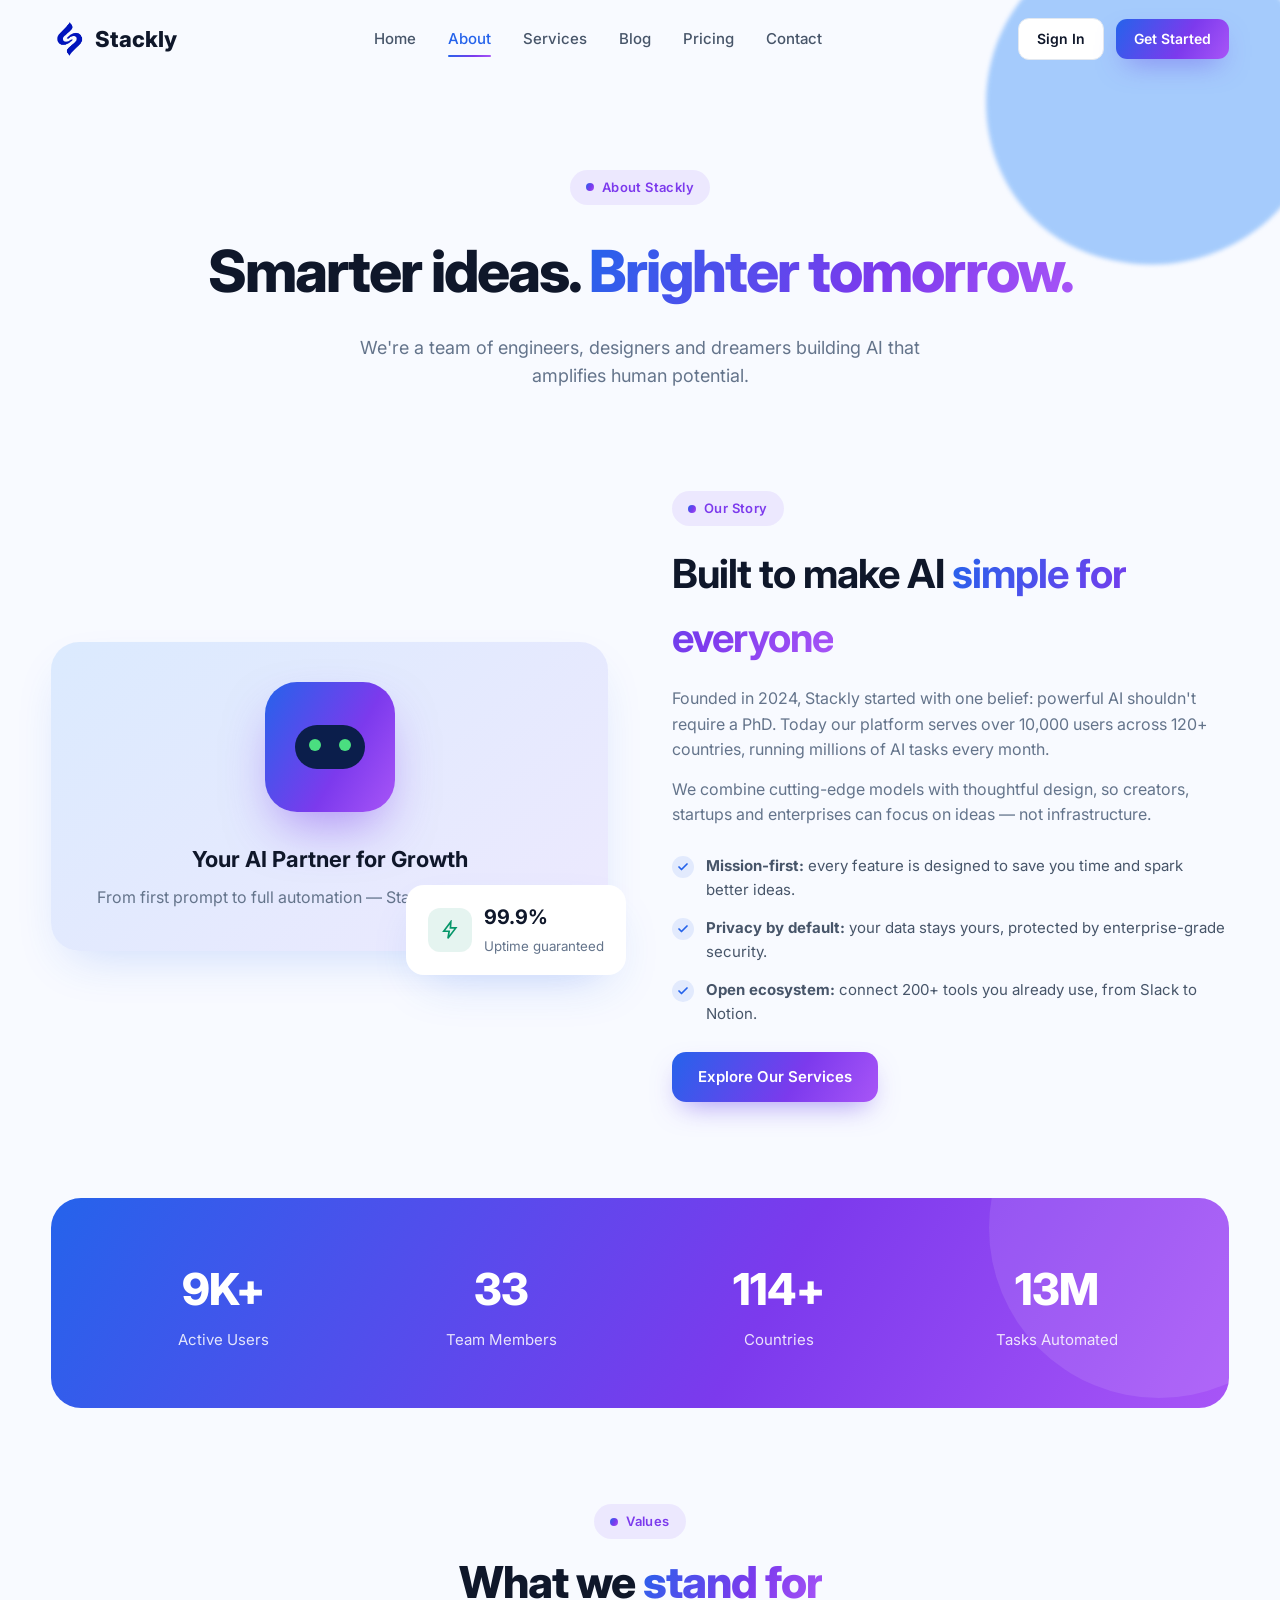
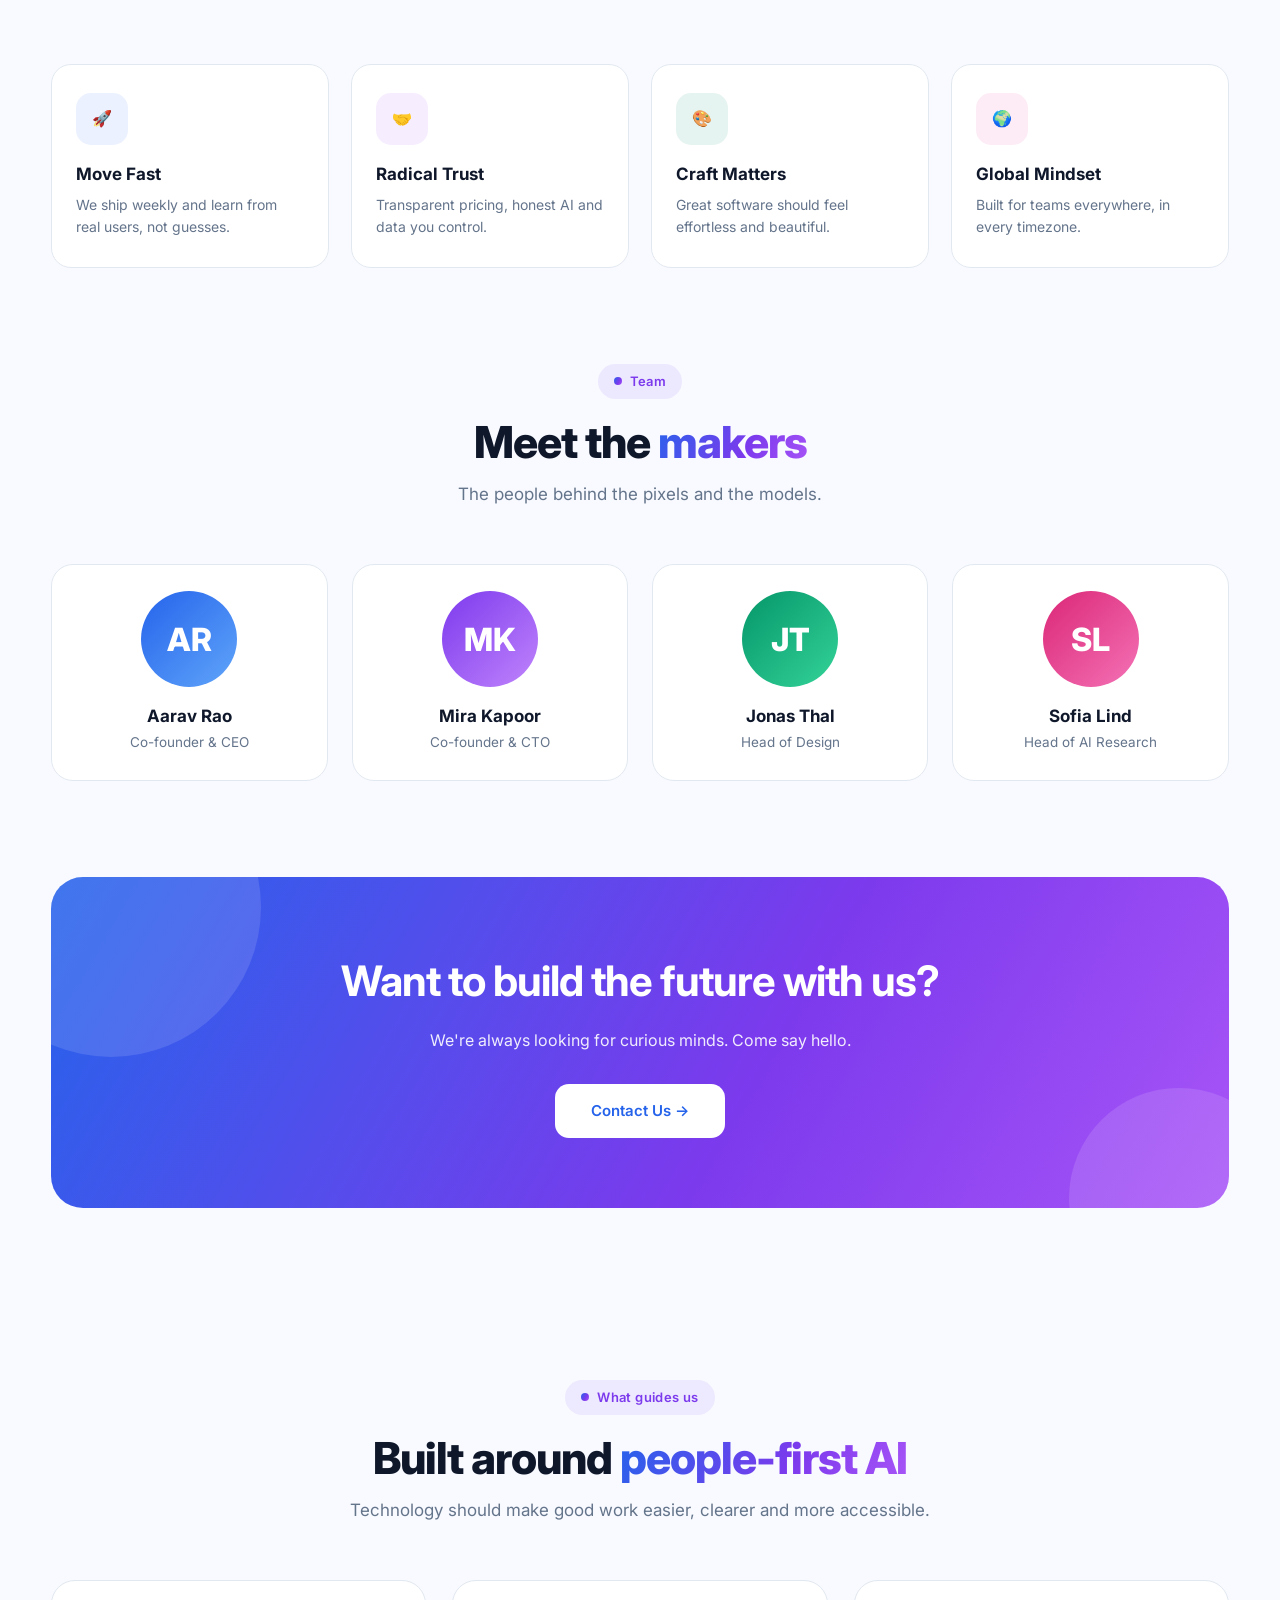
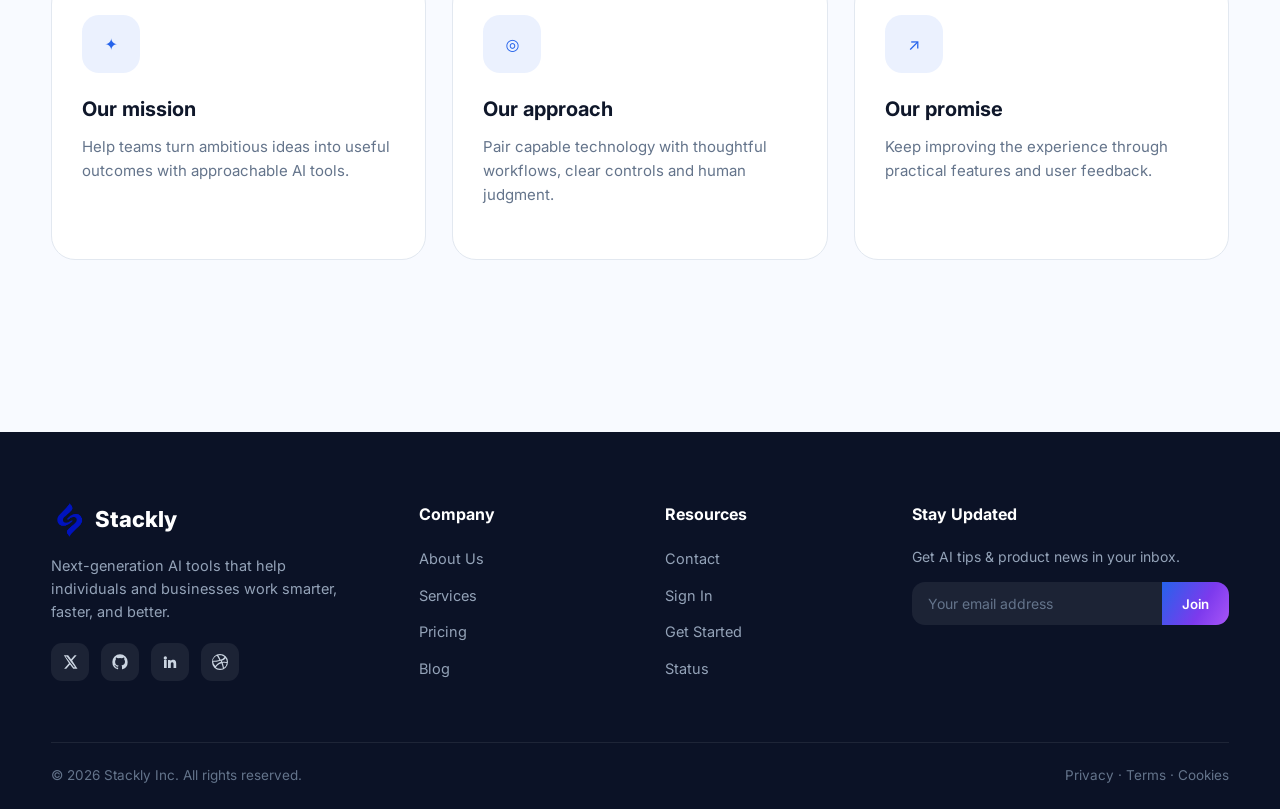
==== about.html @ cc295509 "Add files via upload" ====
<!DOCTYPE html>
<html lang="en">
<head>
<meta charset="UTF-8">
<meta name="viewport" content="width=device-width, initial-scale=1.0">
<title>About Us — Stackly</title>
<link rel="icon" href="img/logo.png">
<link rel="preconnect" href="https://fonts.googleapis.com">
<link href="https://fonts.googleapis.com/css2?family=Inter:wght@400;500;600;700;800&display=swap" rel="stylesheet">
<link href="https://unpkg.com/aos@2.3.1/dist/aos.css" rel="stylesheet">
<link rel="stylesheet" href="css/style.css">
</head>
<body>

<div id="preloader">
  <img src="img/logo.png" alt="Stackly">
  <div class="loader-bar"><span></span></div>
  <p>Stackly</p>
</div>
<header id="header">
  <div class="container nav">
    <a href="index.html" class="brand"><img src="img/logo.png" alt="Stackly logo">Stackly</a>
    <nav class="nav-links" id="navLinks">
      <a href="index.html">Home</a>
      <a href="about.html">About</a>
      <a href="services.html">Services</a>
      <a href="blog.html">Blog</a>
      <a href="pricing.html">Pricing</a>
      <a href="contact.html">Contact</a>
    </nav>
    <div class="nav-actions">
      <a href="login.html" class="btn btn-ghost btn-sm">Sign In</a>
      <a href="register.html" class="btn btn-primary btn-sm">Get Started</a>
      <button class="hamburger" id="hamburger" aria-label="Menu"><span></span><span></span><span></span></button>
    </div>
  </div>
</header>
<section class="page-hero">
  <img class="blob blob-1" src="img/svg/blob.svg" alt="" style="width:420px;top:-80px;right:-80px">
  <div class="container">
    <span class="eyebrow" data-aos="fade-up">About Stackly</span>
    <h1 data-aos="fade-up" data-aos-delay="100">Smarter ideas. <span class="grad-text">Brighter tomorrow.</span></h1>
    <p data-aos="fade-up" data-aos-delay="200">We're a team of engineers, designers and dreamers building AI that amplifies human potential.</p>
  </div>
</section>

<section style="padding-top:20px">
  <div class="container split">
    <div class="about-visual" data-aos="fade-right">
      <div class="main-img">
        <div class="robot-badge" style="position:static;margin:0 auto 30px"><div class="core"><div class="robot-face"></div></div></div>
        <h3 style="text-align:center;font-size:22px">Your AI Partner for Growth</h3>
        <p style="text-align:center;color:var(--muted);margin-top:8px">From first prompt to full automation — Stackly grows with you.</p>
      </div>
      <div class="badge-float"><span class="ico"><svg width="20" height="20" viewBox="0 0 24 24" fill="none" stroke="currentColor" stroke-width="2" stroke-linecap="round"><path d="M13 2L4.5 13.5H11L9.5 22 19 9.5h-6.5L13 2z"/></svg></span>
        <div><b>99.9%</b><small>Uptime guaranteed</small></div></div>
    </div>
    <div data-aos="fade-left">
      <span class="eyebrow">Our Story</span>
      <h2 style="font-size:clamp(28px,3.4vw,40px);letter-spacing:-1px;margin:16px 0">Built to make AI <span class="grad-text">simple for everyone</span></h2>
      <p style="color:var(--muted);margin-bottom:14px">Founded in 2024, Stackly started with one belief: powerful AI shouldn't require a PhD. Today our platform serves over 10,000 users across 120+ countries, running millions of AI tasks every month.</p>
      <p style="color:var(--muted)">We combine cutting-edge models with thoughtful design, so creators, startups and enterprises can focus on ideas — not infrastructure.</p>
      <ul class="check-list">
        <li><span class="ck"><svg width="12" height="12" viewBox="0 0 24 24" fill="none" stroke="currentColor" stroke-width="3.5" stroke-linecap="round" stroke-linejoin="round"><path d="M20 6L9 17l-5-5"/></svg></span><span><b>Mission-first:</b> every feature is designed to save you time and spark better ideas.</span></li>
        <li><span class="ck"><svg width="12" height="12" viewBox="0 0 24 24" fill="none" stroke="currentColor" stroke-width="3.5" stroke-linecap="round" stroke-linejoin="round"><path d="M20 6L9 17l-5-5"/></svg></span><span><b>Privacy by default:</b> your data stays yours, protected by enterprise-grade security.</span></li>
        <li><span class="ck"><svg width="12" height="12" viewBox="0 0 24 24" fill="none" stroke="currentColor" stroke-width="3.5" stroke-linecap="round" stroke-linejoin="round"><path d="M20 6L9 17l-5-5"/></svg></span><span><b>Open ecosystem:</b> connect 200+ tools you already use, from Slack to Notion.</span></li>
      </ul>
      <a href="services.html" class="btn btn-primary">Explore Our Services</a>
    </div>
  </div>
</section>

<section style="padding-top:0">
  <div class="container">
    <div class="stats-band" data-aos="zoom-in">
      <div class="stat"><div class="num"><span data-count="10" data-suffix="K+">0</span></div><p>Active Users</p></div>
      <div class="stat"><div class="num"><span data-count="35">0</span></div><p>Team Members</p></div>
      <div class="stat"><div class="num"><span data-count="120" data-suffix="+">0</span></div><p>Countries</p></div>
      <div class="stat"><div class="num"><span data-count="14" data-suffix="M">0</span></div><p>Tasks Automated</p></div>
    </div>
  </div>
</section>

<section style="padding-top:0">
  <div class="container">
    <div class="sec-head" data-aos="fade-up">
      <span class="eyebrow">Values</span>
      <h2>What we <span class="grad-text">stand for</span></h2>
    </div>
    <div class="mini-grid">
      <div class="mini-card" data-aos="fade-up"><span class="ico">🚀</span><h3>Move Fast</h3><p>We ship weekly and learn from real users, not guesses.</p></div>
      <div class="mini-card" data-aos="fade-up" data-aos-delay="100"><span class="ico">🤝</span><h3>Radical Trust</h3><p>Transparent pricing, honest AI and data you control.</p></div>
      <div class="mini-card" data-aos="fade-up" data-aos-delay="200"><span class="ico">🎨</span><h3>Craft Matters</h3><p>Great software should feel effortless and beautiful.</p></div>
      <div class="mini-card" data-aos="fade-up" data-aos-delay="300"><span class="ico">🌍</span><h3>Global Mindset</h3><p>Built for teams everywhere, in every timezone.</p></div>
    </div>
  </div>
</section>

<section style="padding-top:0">
  <div class="container">
    <div class="sec-head" data-aos="fade-up">
      <span class="eyebrow">Team</span>
      <h2>Meet the <span class="grad-text">makers</span></h2>
      <p>The people behind the pixels and the models.</p>
    </div>
    <div class="team-grid">
      <div class="team-card" data-aos="fade-up"><div class="photo" style="background:linear-gradient(135deg,#2563eb,#60a5fa)">AR</div><h4>Aarav Rao</h4><p>Co-founder &amp; CEO</p></div>
      <div class="team-card" data-aos="fade-up" data-aos-delay="100"><div class="photo" style="background:linear-gradient(135deg,#7c3aed,#c084fc)">MK</div><h4>Mira Kapoor</h4><p>Co-founder &amp; CTO</p></div>
      <div class="team-card" data-aos="fade-up" data-aos-delay="200"><div class="photo" style="background:linear-gradient(135deg,#059669,#34d399)">JT</div><h4>Jonas Thal</h4><p>Head of Design</p></div>
      <div class="team-card" data-aos="fade-up" data-aos-delay="300"><div class="photo" style="background:linear-gradient(135deg,#db2777,#f472b6)">SL</div><h4>Sofia Lind</h4><p>Head of AI Research</p></div>
    </div>
  </div>
</section>

<section style="padding-top:0">
  <div class="container">
    <div class="cta-band" data-aos="zoom-in">
      <h2>Want to build the future with us?</h2>
      <p>We're always looking for curious minds. Come say hello.</p>
      <a href="contact.html" class="btn btn-white" style="padding:15px 36px">Contact Us →</a>
    </div>
  </div>
</section>
<section class="extra-section"><div class="container"><div class="sec-head"><span class="eyebrow">What guides us</span><h2>Built around <span class="grad-text">people-first AI</span></h2><p>Technology should make good work easier, clearer and more accessible.</p></div><div class="svc-grid"><article class="svc-card"><span class="ico">✦</span><h3>Our mission</h3><p>Help teams turn ambitious ideas into useful outcomes with approachable AI tools.</p></article><article class="svc-card"><span class="ico">◎</span><h3>Our approach</h3><p>Pair capable technology with thoughtful workflows, clear controls and human judgment.</p></article><article class="svc-card"><span class="ico">↗</span><h3>Our promise</h3><p>Keep improving the experience through practical features and user feedback.</p></article></div></div></section>
<footer>
<div class="foot-grid container">
  <div class="foot-brand">
    <a href="index.html" class="brand"><img src="img/logo.png" alt="">Stackly</a>
    <p>Next-generation AI tools that help individuals and businesses work smarter, faster, and better.</p>
    <div class="socials">
      <a href="contact.html" aria-label="X"><svg width="16" height="16" viewBox="0 0 24 24" fill="currentColor"><path d="M18.9 2H22l-6.8 7.8L23.2 22h-6.3l-4.9-6.4L6.4 22H3.2l7.3-8.3L2.8 2h6.4l4.4 5.9L18.9 2zm-1.1 18h1.7L7.1 3.9H5.3L17.8 20z"/></svg></a>
      <a href="contact.html" aria-label="GitHub"><svg width="16" height="16" viewBox="0 0 24 24" fill="currentColor"><path d="M12 .5A11.5 11.5 0 0 0 .5 12a11.5 11.5 0 0 0 7.9 10.9c.6.1.8-.2.8-.5v-2c-3.2.7-3.9-1.4-3.9-1.4-.5-1.3-1.3-1.7-1.3-1.7-1-.7.1-.7.1-.7 1.2.1 1.8 1.2 1.8 1.2 1 1.8 2.8 1.3 3.4 1 .1-.8.4-1.3.7-1.6-2.6-.3-5.3-1.3-5.3-5.7 0-1.3.4-2.3 1.2-3.1-.1-.3-.5-1.5.1-3.1 0 0 1-.3 3.2 1.2a11 11 0 0 1 5.8 0C17.2 4.9 18.2 5.2 18.2 5.2c.6 1.6.2 2.8.1 3.1.8.8 1.2 1.8 1.2 3.1 0 4.4-2.7 5.4-5.3 5.7.4.4.8 1.1.8 2.2v3.2c0 .3.2.6.8.5A11.5 11.5 0 0 0 23.5 12 11.5 11.5 0 0 0 12 .5z"/></svg></a>
      <a href="contact.html" aria-label="LinkedIn"><svg width="16" height="16" viewBox="0 0 24 24" fill="currentColor"><path d="M4.98 3.5a2.5 2.5 0 1 1 0 5 2.5 2.5 0 0 1 0-5zM3 9h4v12H3zM9 9h3.8v1.7h.1c.5-1 1.8-2 3.7-2 4 0 4.7 2.6 4.7 6V21h-4v-5.5c0-1.3 0-3-1.9-3s-2.2 1.4-2.2 2.9V21H9z"/></svg></a>
      <a href="contact.html" aria-label="Dribbble"><svg width="16" height="16" viewBox="0 0 24 24" fill="currentColor"><path d="M12 0a12 12 0 1 0 0 24 12 12 0 0 0 0-24zm7.9 5.6a10.2 10.2 0 0 1 2.3 6.4c-.4-.1-3.7-.8-7-.3l-.6-1.5a10.5 10.5 0 0 0 6.3-4.6zM12 1.8c2.6 0 5 1 6.8 2.6a13 13 0 0 1-5.9 4.3A51 51 0 0 0 9.4 2a10 10 0 0 1 2.6-.2zM7.4 2.6a61 61 0 0 1 3.6 6.3c-4.5 1.2-8.5 1.2-9.9 1.2a10.3 10.3 0 0 1 6.3-7.5zM1.8 12v-.3c1.4 0 6.2.1 11.1-1.6l.8 1.7c-5.1 1.4-7.9 5.3-8.6 6.3A10.1 10.1 0 0 1 1.8 12zM12 22.2a10 10 0 0 1-6.1-2.1c.4-.7 2.5-4.3 8.3-6.1a42 42 0 0 1 2.2 7.7 10 10 0 0 1-4.4.5zm6-1.4c-.1-.7-.8-4-2-7.6 3.1-.5 5.9.3 6.2.4a10.2 10.2 0 0 1-4.2 7.2z"/></svg></a>
    </div>
  </div>
  <div>
    <h4>Company</h4>
    <ul class="foot-links">
      <li><a href="about.html">About Us</a></li>
      <li><a href="services.html">Services</a></li>
      <li><a href="pricing.html">Pricing</a></li>
      <li><a href="blog.html">Blog</a></li>
    </ul>
  </div>
  <div>
    <h4>Resources</h4>
    <ul class="foot-links">
      <li><a href="contact.html">Contact</a></li>
      <li><a href="login.html">Sign In</a></li>
      <li><a href="register.html">Get Started</a></li>
      <li><a href="404.html">Status</a></li>
    </ul>
  </div>
  <div>
    <h4>Stay Updated</h4>
    <p style="font-size:14px;color:#94a3b8">Get AI tips & product news in your inbox.</p>
    <form class="newsletter"><input type="email" placeholder="Your email address" required><button type="submit">Join</button></form>
  </div>
</div>
<div class="foot-bottom container">
  <span>© 2026 Stackly Inc. All rights reserved.</span>
  <span>Privacy · Terms · Cookies</span>
</div></footer>
<button id="toTop" aria-label="Back to top"><svg width="18" height="18" viewBox="0 0 24 24" fill="none" stroke="currentColor" stroke-width="2.5" stroke-linecap="round"><path d="M12 19V5M5 12l7-7 7 7"/></svg></button>
<script src="https://unpkg.com/aos@2.3.1/dist/aos.js"></script>
<script src="https://cdnjs.cloudflare.com/ajax/libs/gsap/3.12.5/gsap.min.js"></script>
<script src="js/main.js"></script>

</body>
</html>
---- css/style.css ----
:root{
  --blue:#2563eb; --blue-dark:#1d4ed8; --violet:#7c3aed; --purple:#a855f7;
  --ink:#0f172a; --slate:#475569; --muted:#64748b; --line:#e2e8f0;
  --bg:#f8faff; --card:#ffffff; --grad:linear-gradient(120deg,#2563eb,#7c3aed 60%,#a855f7);
  --radius:20px; --shadow:0 20px 50px -18px rgba(37,99,235,.22);
  --font:'Inter',system-ui,-apple-system,'Segoe UI',sans-serif;
}
*{margin:0;padding:0;box-sizing:border-box}
html{scroll-behavior:smooth}
body{font-family:var(--font);color:var(--ink);background:var(--bg);overflow-x:hidden;line-height:1.6}
img,svg{max-width:100%;display:block}
a{text-decoration:none;color:inherit}
ul{list-style:none}
button{font-family:inherit;cursor:pointer;border:none;background:none}
.container{width:min(1180px,92%);margin:0 auto}
section{padding:96px 0}
.grad-text{background:var(--grad);-webkit-background-clip:text;background-clip:text;color:transparent}
.eyebrow{display:inline-flex;align-items:center;gap:8px;padding:7px 16px;border-radius:999px;
  background:rgba(124,58,237,.09);color:var(--violet);font-size:13px;font-weight:600;letter-spacing:.4px}
.eyebrow::before{content:"";width:8px;height:8px;border-radius:50%;background:var(--grad);animation:pulse 1.8s infinite}
@keyframes pulse{0%,100%{transform:scale(1);opacity:1}50%{transform:scale(1.5);opacity:.5}}
.sec-head{text-align:center;max-width:640px;margin:0 auto 56px}
.sec-head h2{font-size:clamp(30px,4vw,44px);font-weight:800;line-height:1.15;margin:18px 0 14px;letter-spacing:-1px}
.sec-head p{color:var(--muted);font-size:17px}

/* ---------- PRELOADER ---------- */
#preloader{position:fixed;inset:0;z-index:9999;background:#fff;display:flex;flex-direction:column;
  align-items:center;justify-content:center;gap:22px;transition:opacity .6s,visibility .6s}
#preloader.hide{opacity:0;visibility:hidden}
#preloader img{width:76px;animation:loaderBounce 1.1s ease-in-out infinite}
@keyframes loaderBounce{0%,100%{transform:scale(1)}50%{transform:scale(1.18) rotate(6deg)}}
.loader-bar{width:190px;height:5px;border-radius:99px;background:#e5e9ff;overflow:hidden}
.loader-bar span{display:block;height:100%;width:40%;border-radius:99px;background:var(--grad);animation:loadSlide 1.1s ease-in-out infinite}
@keyframes loadSlide{0%{transform:translateX(-120%)}100%{transform:translateX(320%)}}
#preloader p{font-size:13px;color:var(--muted);letter-spacing:3px;text-transform:uppercase}

/* ---------- NAVBAR ---------- */
header{position:fixed;top:0;left:0;right:0;z-index:1000;transition:.35s;padding:18px 0}
header.scrolled{background:rgba(255,255,255,.85);backdrop-filter:blur(16px);box-shadow:0 6px 24px rgba(15,23,42,.07);padding:10px 0}
.nav{display:flex;align-items:center;justify-content:space-between;gap:24px}
.brand{display:flex;align-items:center;gap:10px;font-size:22px;font-weight:800}
.brand img{width:34px;height:34px}
.nav-links{display:flex;gap:32px;align-items:center}
.nav-links a{font-size:15px;font-weight:500;color:var(--slate);position:relative;padding:4px 0;transition:.25s}
.nav-links a::after{content:"";position:absolute;left:0;bottom:-2px;width:0;height:2.5px;border-radius:2px;background:var(--grad);transition:.3s}
.nav-links a:hover,.nav-links a.active{color:var(--blue)}
.nav-links a:hover::after,.nav-links a.active::after{width:100%}
.nav-actions{display:flex;gap:12px;align-items:center}
.btn{display:inline-flex;align-items:center;justify-content:center;gap:8px;padding:13px 26px;border-radius:14px;
  font-size:15px;font-weight:600;transition:.28s;position:relative;overflow:hidden}
.btn-primary{background:var(--grad);color:#fff;box-shadow:0 12px 28px -10px rgba(99,60,235,.55)}
.btn-primary:hover{transform:translateY(-3px);box-shadow:0 18px 36px -10px rgba(99,60,235,.65)}
.btn-ghost{background:#fff;color:var(--ink);border:1.5px solid var(--line)}
.btn-ghost:hover{border-color:var(--blue);color:var(--blue);transform:translateY(-3px)}
.btn-white{background:#fff;color:var(--blue)}
.btn-white:hover{transform:translateY(-3px);box-shadow:0 14px 30px rgba(0,0,0,.18)}
.btn-sm{padding:9px 18px;font-size:14px;border-radius:11px}
.hamburger{display:none;flex-direction:column;gap:5px;padding:8px;z-index:1002}
.hamburger span{width:24px;height:2.5px;border-radius:3px;background:var(--ink);transition:.3s}
.hamburger.open span:nth-child(1){transform:translateY(7.5px) rotate(45deg)}
.hamburger.open span:nth-child(2){opacity:0}
.hamburger.open span:nth-child(3){transform:translateY(-7.5px) rotate(-45deg)}

/* ---------- HERO ---------- */
.hero{min-height:100vh;display:flex;align-items:center;padding:150px 0 90px;position:relative;overflow:hidden}
.hero-grid{display:grid;grid-template-columns:1.05fr .95fr;gap:48px;align-items:center;position:relative;z-index:2}
.hero h1{font-size:clamp(38px,5.4vw,64px);font-weight:800;line-height:1.08;letter-spacing:-2px;margin:22px 0 20px}
.hero p.sub{font-size:18px;color:var(--muted);max-width:520px;margin-bottom:34px}
.hero-cta{display:flex;gap:16px;flex-wrap:wrap;margin-bottom:34px}
.hero-checks{display:flex;gap:26px;flex-wrap:wrap}
.hero-checks li{display:flex;align-items:center;gap:8px;font-size:14px;color:var(--slate)}
.hero-checks svg{width:18px;height:18px;flex:none}
.typing-wrap{font-size:clamp(38px,5.4vw,64px)}
.cursor{display:inline-block;width:4px;height:.9em;background:var(--violet);margin-left:4px;animation:blink .8s step-end infinite;vertical-align:-8%}
@keyframes blink{50%{opacity:0}}
/* floating decorative blobs */
.blob{position:absolute;pointer-events:none;filter:blur(2px)}
.blob-1{top:-120px;right:-120px;width:560px;animation:floatY 9s ease-in-out infinite}
.blob-2{bottom:-160px;left:-160px;width:480px;animation:floatY 11s ease-in-out infinite reverse;opacity:.6}
@keyframes floatY{0%,100%{transform:translateY(0) rotate(0)}50%{transform:translateY(-28px) rotate(4deg)}}
.ring{position:absolute;border-radius:50%;border:1.5px dashed rgba(124,58,237,.3);animation:spin 26s linear infinite}
.ring-1{width:420px;height:420px;top:12%;right:4%}
.ring-2{width:300px;height:300px;top:20%;right:11%;animation-direction:reverse;animation-duration:18s}
@keyframes spin{to{transform:rotate(360deg)}}
/* hero visual cards */
.hero-visual{position:relative;height:520px}
.float-card{position:absolute;background:#fff;border-radius:22px;box-shadow:var(--shadow);padding:20px 22px;animation:floatY 7s ease-in-out infinite}
.fc-dash{width:330px;top:40px;right:10px;padding:24px}
.fc-dash .fd-top{display:flex;justify-content:space-between;align-items:center;margin-bottom:14px}
.fc-dash .avatar{width:40px;height:40px;border-radius:50%;background:var(--grad);display:flex;align-items:center;justify-content:center;color:#fff;font-weight:700}
.fc-dash h4{font-size:15px}
.fc-dash .search-bar{display:flex;align-items:center;gap:8px;background:#f1f5ff;border-radius:12px;padding:11px 14px;font-size:13px;color:var(--muted);margin:12px 0 16px}
.fc-tiles{display:grid;grid-template-columns:repeat(4,1fr);gap:10px}
.fc-tiles div{background:#f6f7ff;border-radius:12px;padding:12px 6px;text-align:center;font-size:11px;color:var(--slate)}
.fc-tiles b{display:block;font-size:17px;margin-bottom:4px}
.fc-stat{width:190px;top:300px;left:0;animation-delay:1.2s}
.fc-stat .num{font-size:30px;font-weight:800;color:#059669}
.spark{margin-top:8px}
.fc-task{width:190px;bottom:10px;right:60px;animation-delay:2s;display:flex;gap:12px;align-items:center}
.fc-task .ico{width:42px;height:42px;border-radius:12px;background:rgba(37,99,235,.1);display:flex;align-items:center;justify-content:center;color:var(--blue)}
.fc-task b{font-size:14px;display:block}
.fc-task small{color:var(--muted);font-size:12px}
.robot-badge{position:absolute;top:120px;left:40px;width:130px;height:130px;animation:floatY 6s ease-in-out infinite}
.robot-badge .core{width:100%;height:100%;border-radius:32px;background:var(--grad);display:flex;align-items:center;justify-content:center;box-shadow:0 24px 50px -12px rgba(124,58,237,.5);animation:robotBob 3.4s ease-in-out infinite}
@keyframes robotBob{0%,100%{transform:translateY(0)}50%{transform:translateY(-14px)}}
.robot-face{width:70px;height:44px;background:#0b1e4b;border-radius:22px;position:relative}
.robot-face::before,.robot-face::after{content:"";position:absolute;top:14px;width:12px;height:12px;border-radius:50%;background:#4ade80;animation:eyes 3s infinite}
.robot-face::before{left:14px}.robot-face::after{right:14px}
@keyframes eyes{0%,90%,100%{transform:scaleY(1)}95%{transform:scaleY(.1)}}
.scroll-hint{position:absolute;bottom:26px;left:50%;transform:translateX(-50%);display:flex;flex-direction:column;align-items:center;gap:6px;color:var(--muted);font-size:12px;letter-spacing:2px}
.mouse{width:24px;height:38px;border:2px solid var(--muted);border-radius:14px;position:relative}
.mouse::after{content:"";position:absolute;top:7px;left:50%;transform:translateX(-50%);width:4px;height:8px;border-radius:4px;background:var(--blue);animation:wheel 1.6s infinite}
@keyframes wheel{0%{opacity:1;top:7px}100%{opacity:0;top:20px}}

/* ---------- TRUST LOGOS ---------- */
.trust{padding:44px 0;border-top:1px solid var(--line);border-bottom:1px solid var(--line);background:#fff}
.trust p{text-align:center;font-size:13px;color:var(--muted);margin-bottom:22px;letter-spacing:.6px;text-transform:uppercase}
.logo-row{display:flex;justify-content:center;gap:56px;flex-wrap:wrap;align-items:center}
.logo-row span{font-size:22px;font-weight:700;color:#94a3b8;transition:.3s;cursor:default}
.logo-row span:hover{color:var(--blue);transform:translateY(-3px)}

/* ---------- FEATURE / MINI CARDS ---------- */
.mini-grid{display:grid;grid-template-columns:repeat(4,1fr);gap:22px}
.mini-card{background:#fff;border-radius:var(--radius);padding:28px 24px;border:1px solid var(--line);transition:.35s}
.mini-card:hover{transform:translateY(-8px);box-shadow:var(--shadow);border-color:transparent}
.mini-card .ico{width:52px;height:52px;border-radius:15px;display:flex;align-items:center;justify-content:center;margin-bottom:16px;background:rgba(37,99,235,.09);color:var(--blue);object-fit:contain;padding:10px}
.mini-card:nth-child(2) .ico{background:rgba(168,85,247,.1);color:var(--purple)}
.mini-card:nth-child(3) .ico{background:rgba(5,150,105,.1);color:#059669}
.mini-card:nth-child(4) .ico{background:rgba(236,72,153,.1);color:#db2777}
.mini-card h3{font-size:17px;margin-bottom:6px}
.mini-card p{font-size:14px;color:var(--muted)}

/* ---------- SERVICES ---------- */
.svc-grid{display:grid;grid-template-columns:repeat(3,1fr);gap:26px}
.svc-card{background:#fff;border-radius:24px;padding:34px 30px;border:1px solid var(--line);position:relative;overflow:hidden;transition:.4s}
.svc-card::before{content:"";position:absolute;inset:0;background:var(--grad);opacity:0;transition:.4s}
.svc-card:hover{transform:translateY(-10px);box-shadow:var(--shadow)}
.svc-card>*{position:relative;z-index:1}
.svc-card .ico{width:58px;height:58px;border-radius:17px;background:rgba(37,99,235,.09);color:var(--blue);display:flex;align-items:center;justify-content:center;margin-bottom:20px;transition:.4s;object-fit:contain;padding:12px}
.svc-card:hover .ico{background:rgba(255,255,255,.18);color:#fff}
.svc-card h3{font-size:20px;margin-bottom:10px;transition:.3s}
.svc-card p{color:var(--muted);font-size:15px;margin-bottom:18px;transition:.3s}
.svc-card a{font-size:14px;font-weight:600;color:var(--blue);display:inline-flex;gap:6px;align-items:center;transition:.3s}
.svc-card:hover h3,.svc-card:hover a{color:#fff}
.svc-card:hover p{color:rgba(255,255,255,.85)}
.svc-card:hover::before{opacity:1}

/* ---------- STATS BAND ---------- */
.stats-band{background:var(--grad);border-radius:30px;padding:56px 48px;display:grid;grid-template-columns:repeat(4,1fr);gap:30px;color:#fff;position:relative;overflow:hidden}
.stats-band::after{content:"";position:absolute;width:340px;height:340px;border-radius:50%;background:rgba(255,255,255,.1);top:-140px;right:-100px}
.stat{text-align:center;position:relative;z-index:1}
.stat .num{font-size:44px;font-weight:800;letter-spacing:-1px}
.stat p{opacity:.85;font-size:15px;margin-top:4px}

/* ---------- ABOUT ---------- */
.split{display:grid;grid-template-columns:1fr 1fr;gap:64px;align-items:center}
.about-visual{position:relative}
.about-visual .main-img{border-radius:28px;background:linear-gradient(140deg,#dbeafe,#ede9fe);padding:40px;box-shadow:var(--shadow)}
.about-visual .badge-float{position:absolute;bottom:-24px;right:-18px;background:#fff;border-radius:18px;padding:16px 22px;box-shadow:var(--shadow);display:flex;gap:12px;align-items:center;animation:floatY 6s ease-in-out infinite}
.badge-float .ico{width:44px;height:44px;border-radius:12px;background:rgba(5,150,105,.1);color:#059669;display:flex;align-items:center;justify-content:center}
.badge-float b{font-size:20px;display:block}
.badge-float small{color:var(--muted)}
.check-list{margin:26px 0;display:grid;gap:14px}
.check-list li{display:flex;gap:12px;align-items:flex-start;font-size:15px;color:var(--slate)}
.check-list .ck{width:22px;height:22px;flex:none;border-radius:50%;background:rgba(37,99,235,.1);color:var(--blue);display:flex;align-items:center;justify-content:center;margin-top:2px}
.team-grid{display:grid;grid-template-columns:repeat(4,1fr);gap:24px}
.team-card{background:#fff;border-radius:22px;padding:26px;text-align:center;border:1px solid var(--line);transition:.35s}
.team-card:hover{transform:translateY(-8px);box-shadow:var(--shadow)}
.team-card .photo{width:96px;height:96px;border-radius:50%;margin:0 auto 16px;display:flex;align-items:center;justify-content:center;font-size:32px;font-weight:800;color:#fff}
.team-card h4{font-size:17px}
.team-card p{color:var(--muted);font-size:13.5px;margin-top:2px}

/* ---------- PRICING ---------- */
.toggle-wrap{display:flex;justify-content:center;align-items:center;gap:14px;margin-bottom:48px;font-weight:600;font-size:15px}
.switch{width:56px;height:30px;border-radius:99px;background:var(--line);position:relative;transition:.3s}
.switch.on{background:var(--grad)}
.switch::after{content:"";position:absolute;top:3px;left:3px;width:24px;height:24px;border-radius:50%;background:#fff;transition:.3s;box-shadow:0 2px 6px rgba(0,0,0,.2)}
.switch.on::after{left:29px}
.save-pill{background:rgba(5,150,105,.12);color:#059669;font-size:12px;padding:4px 12px;border-radius:99px;font-weight:700}
.price-grid{display:grid;grid-template-columns:repeat(3,1fr);gap:26px;align-items:stretch}
.price-card{background:#fff;border-radius:26px;padding:38px 32px;border:1.5px solid var(--line);display:flex;flex-direction:column;transition:.35s;position:relative}
.price-card:hover{transform:translateY(-8px);box-shadow:var(--shadow)}
.price-card.featured{border:2px solid transparent;background:linear-gradient(#fff,#fff) padding-box,var(--grad) border-box;box-shadow:0 26px 60px -20px rgba(124,58,237,.4)}
.pop-tag{position:absolute;top:-15px;left:50%;transform:translateX(-50%);background:var(--grad);color:#fff;font-size:12px;font-weight:700;padding:6px 18px;border-radius:99px;letter-spacing:.5px}
.price-card h3{font-size:20px}
.price-card .desc{color:var(--muted);font-size:14px;margin:6px 0 22px}
.price{font-size:46px;font-weight:800;letter-spacing:-1.5px}
.price small{font-size:15px;color:var(--muted);font-weight:500}
.price-feats{margin:26px 0;display:grid;gap:12px;flex:1}
.price-feats li{display:flex;gap:10px;font-size:14.5px;color:var(--slate);align-items:center}
.price-feats li.off{opacity:.4}
.price-feats .ck{width:20px;height:20px;flex:none;border-radius:50%;background:rgba(5,150,105,.12);color:#059669;display:flex;align-items:center;justify-content:center}

/* ---------- BLOG ---------- */
.blog-grid{display:grid;grid-template-columns:repeat(3,1fr);gap:26px}
.blog-card{background:#fff;border-radius:24px;overflow:hidden;border:1px solid var(--line);transition:.35s;display:flex;flex-direction:column}
.blog-card:hover{transform:translateY(-8px);box-shadow:var(--shadow)}
.blog-thumb{height:190px;position:relative;overflow:hidden}
.blog-thumb .art{width:100%;height:100%;display:block;object-fit:cover;transition:.5s}
.blog-card:hover .art{transform:scale(1.08) rotate(-2deg)}
.blog-body{padding:24px;flex:1;display:flex;flex-direction:column}
.blog-meta{display:flex;gap:14px;font-size:12.5px;color:var(--muted);margin-bottom:10px}
.blog-meta .cat{color:var(--blue);font-weight:700}
.blog-card h3{font-size:18px;line-height:1.35;margin-bottom:10px;transition:.25s}
.blog-card:hover h3{color:var(--blue)}
.blog-card p{font-size:14px;color:var(--muted);flex:1}
.blog-card .more{margin-top:16px;font-size:14px;font-weight:600;color:var(--violet);display:inline-flex;gap:6px;align-items:center}

/* ---------- FAQ ---------- */
.faq-wrap{max-width:760px;margin:0 auto}
.faq-item{background:#fff;border:1px solid var(--line);border-radius:18px;margin-bottom:14px;overflow:hidden;transition:.3s}
.faq-item.open{border-color:rgba(124,58,237,.4);box-shadow:var(--shadow)}
.faq-q{width:100%;display:flex;justify-content:space-between;align-items:center;gap:16px;padding:22px 26px;font-size:16.5px;font-weight:600;text-align:left;color:var(--ink)}
.faq-q .plus{width:30px;height:30px;flex:none;border-radius:50%;background:rgba(37,99,235,.09);color:var(--blue);display:flex;align-items:center;justify-content:center;transition:.35s;font-size:18px}
.faq-item.open .plus{transform:rotate(45deg);background:var(--grad);color:#fff}
.faq-a{max-height:0;overflow:hidden;transition:max-height .4s ease}
.faq-a p{padding:0 26px 24px;color:var(--muted);font-size:15px}

/* ---------- CTA ---------- */
.cta-band{background:var(--grad);border-radius:32px;padding:70px 60px;text-align:center;color:#fff;position:relative;overflow:hidden}
.cta-band::before,.cta-band::after{content:"";position:absolute;border-radius:50%;background:rgba(255,255,255,.12)}
.cta-band::before{width:300px;height:300px;top:-120px;left:-90px}
.cta-band::after{width:220px;height:220px;bottom:-100px;right:-60px}
.cta-band h2{font-size:clamp(28px,3.6vw,42px);letter-spacing:-1px;margin-bottom:14px;position:relative;z-index:1}
.cta-band p{opacity:.9;margin-bottom:30px;position:relative;z-index:1}

/* ---------- FOOTER ---------- */
footer{background:#0b1226;color:#cbd5e1;padding:70px 0 0;margin-top:96px}
.foot-grid{display:grid;grid-template-columns:1.6fr 1fr 1fr 1.2fr;gap:44px;padding-bottom:50px}
.foot-brand .brand{color:#fff;margin-bottom:16px}
.foot-brand p{font-size:14.5px;color:#94a3b8;max-width:300px}
.socials{display:flex;gap:12px;margin-top:20px}
.socials a{width:38px;height:38px;border-radius:11px;background:rgba(255,255,255,.07);display:flex;align-items:center;justify-content:center;color:#cbd5e1;transition:.3s}
.socials a:hover{background:var(--grad);transform:translateY(-4px);color:#fff}
footer h4{color:#fff;font-size:16px;margin-bottom:18px}
.foot-links li{margin-bottom:11px}
.foot-links a{font-size:14.5px;color:#94a3b8;transition:.25s}
.foot-links a:hover{color:#fff;padding-left:6px}
.newsletter{display:flex;margin-top:14px;border-radius:13px;overflow:hidden;background:rgba(255,255,255,.07)}
.newsletter input{flex:1;background:transparent;border:none;outline:none;padding:13px 16px;color:#fff;font-size:14px;font-family:inherit}
.newsletter input::placeholder{color:#64748b}
.newsletter button{background:var(--grad);color:#fff;padding:0 20px;font-weight:600}
.foot-bottom{border-top:1px solid rgba(255,255,255,.08);padding:22px 0;display:flex;justify-content:space-between;gap:14px;flex-wrap:wrap;font-size:13.5px;color:#64748b}

/* ---------- PAGE HERO (inner pages) ---------- */
.page-hero{padding:170px 0 80px;text-align:center;position:relative;overflow:hidden}
.page-hero h1{font-size:clamp(36px,5vw,58px);font-weight:800;letter-spacing:-2px;margin:20px 0 16px}
.page-hero p{color:var(--muted);font-size:18px;max-width:560px;margin:0 auto}
.crumbs{font-size:14px;color:var(--muted)}
.crumbs a{color:var(--blue);font-weight:600}

/* ---------- CONTACT ---------- */
.contact-grid{display:grid;grid-template-columns:1fr 1.3fr;gap:40px}
.contact-info{display:grid;gap:18px;align-content:start}
.ci-card{background:#fff;border-radius:20px;padding:26px;border:1px solid var(--line);display:flex;gap:18px;align-items:center;transition:.3s}
.ci-card:hover{transform:translateY(-5px);box-shadow:var(--shadow)}
.ci-card .ico{width:52px;height:52px;flex:none;border-radius:15px;background:rgba(37,99,235,.09);color:var(--blue);display:flex;align-items:center;justify-content:center}
.ci-card b{display:block;font-size:16px}
.ci-card span{color:var(--muted);font-size:14px}
.form-card{background:#fff;border-radius:26px;padding:40px;border:1px solid var(--line);box-shadow:var(--shadow)}
.form-row{display:grid;grid-template-columns:1fr 1fr;gap:18px}
.field{margin-bottom:18px}
.field label{display:block;font-size:13.5px;font-weight:600;margin-bottom:8px;color:var(--slate)}
.field input,.field select,.field textarea{width:100%;padding:14px 16px;border:1.5px solid var(--line);border-radius:13px;font-size:15px;font-family:inherit;outline:none;transition:.25s;background:#fbfcff}
.field input:focus,.field select:focus,.field textarea:focus{border-color:var(--blue);box-shadow:0 0 0 4px rgba(37,99,235,.12)}
.field textarea{resize:vertical;min-height:130px}
.form-msg{margin-top:14px;font-size:14.5px;font-weight:600;display:none}
.form-msg.ok{display:block;color:#059669}
.form-msg.err{display:block;color:#dc2626}

/* ---------- AUTH ---------- */
.auth-wrap{min-height:100vh;display:grid;grid-template-columns:1fr 1fr}
.auth-side{background:var(--grad);color:#fff;padding:60px;display:flex;flex-direction:column;justify-content:center;position:relative;overflow:hidden}
.auth-side::before{content:"";position:absolute;width:420px;height:420px;border-radius:50%;background:rgba(255,255,255,.1);bottom:-160px;right:-140px}
.auth-side h2{font-size:36px;letter-spacing:-1px;margin:22px 0 14px;position:relative;z-index:1}
.auth-side p{opacity:.9;max-width:420px;position:relative;z-index:1}
.auth-points{margin-top:34px;display:grid;gap:16px;position:relative;z-index:1}
.auth-points li{display:flex;gap:12px;align-items:center}
.auth-points .ck{width:26px;height:26px;flex:none;border-radius:50%;background:rgba(255,255,255,.18);display:flex;align-items:center;justify-content:center}
.auth-form-side{display:flex;align-items:center;justify-content:center;padding:50px 30px}
.auth-card{width:min(430px,100%)}
.auth-card h1{font-size:30px;letter-spacing:-1px;margin:26px 0 8px}
.auth-card>p{color:var(--muted);font-size:15px;margin-bottom:28px}
.role-tabs{display:grid;grid-template-columns:1fr 1fr;background:#eef2ff;border-radius:14px;padding:5px;margin-bottom:24px}
.role-tabs button{padding:11px;border-radius:10px;font-weight:600;font-size:14.5px;color:var(--muted);transition:.3s;display:flex;align-items:center;justify-content:center;gap:8px}
.role-tabs button.active{background:#fff;color:var(--blue);box-shadow:0 4px 14px rgba(15,23,42,.1)}
.auth-alt{text-align:center;margin-top:22px;font-size:14.5px;color:var(--muted)}
.auth-alt a{color:var(--blue);font-weight:700}
.demo-box{margin-top:26px;background:#f1f5ff;border:1px dashed #c7d6ff;border-radius:14px;padding:14px 18px;font-size:13px;color:var(--slate)}
.demo-box code{background:#fff;padding:2px 8px;border-radius:6px;font-size:12.5px;color:var(--violet)}

/* ---------- DASHBOARDS ---------- */
.dash{display:grid;grid-template-columns:250px 1fr;min-height:100vh}
.sidebar{background:#0b1226;color:#cbd5e1;padding:26px 18px;display:flex;flex-direction:column;position:sticky;top:0;height:100vh}
.sidebar .brand{color:#fff;margin-bottom:34px;padding:0 8px}
.side-label{font-size:11px;letter-spacing:2px;text-transform:uppercase;color:#475569;margin:18px 10px 10px}
.side-link{display:flex;align-items:center;gap:12px;padding:12px 14px;border-radius:12px;font-size:14.5px;color:#94a3b8;transition:.25s;margin-bottom:4px;width:100%;text-align:left}
.side-link:hover,.side-link.active{background:rgba(255,255,255,.07);color:#fff}
.side-link.active{background:var(--grad);color:#fff}
.dash-main{padding:30px 36px;background:var(--bg)}
.dash-top{display:flex;justify-content:space-between;align-items:center;gap:20px;margin-bottom:30px;flex-wrap:wrap}
.dash-top h1{font-size:26px;letter-spacing:-.5px}
.dash-top p{color:var(--muted);font-size:14px}
.dash-user{display:flex;align-items:center;gap:12px;background:#fff;border:1px solid var(--line);padding:8px 16px 8px 8px;border-radius:99px}
.dash-user .avatar{width:38px;height:38px;border-radius:50%;background:var(--grad);color:#fff;display:flex;align-items:center;justify-content:center;font-weight:700;font-size:15px}
.dash-user b{font-size:14px;display:block;line-height:1.2}
.dash-user small{color:var(--muted);font-size:12px}
.stat-cards{display:grid;grid-template-columns:repeat(4,1fr);gap:20px;margin-bottom:26px}
.stat-card{background:#fff;border-radius:20px;padding:24px;border:1px solid var(--line);transition:.3s}
.stat-card:hover{transform:translateY(-5px);box-shadow:var(--shadow)}
.stat-card .top{display:flex;justify-content:space-between;align-items:center;margin-bottom:12px}
.stat-card .ico{width:44px;height:44px;border-radius:13px;display:flex;align-items:center;justify-content:center}
.stat-card .num{font-size:28px;font-weight:800;letter-spacing:-1px}
.stat-card .lbl{color:var(--muted);font-size:13.5px}
.trend{font-size:12px;font-weight:700;padding:4px 10px;border-radius:99px}
.trend.up{background:rgba(5,150,105,.12);color:#059669}
.trend.down{background:rgba(220,38,38,.1);color:#dc2626}
.panel{background:#fff;border-radius:22px;border:1px solid var(--line);padding:26px;margin-bottom:26px}
.panel h3{font-size:17px;margin-bottom:20px;display:flex;justify-content:space-between;align-items:center}
.panel h3 small{font-size:12.5px;color:var(--muted);font-weight:500}
.dash-cols{display:grid;grid-template-columns:1.6fr 1fr;gap:26px}
/* chart */
.chart{display:flex;align-items:flex-end;gap:14px;height:240px;padding-top:10px}
.bar-col{flex:1;display:flex;flex-direction:column;align-items:center;gap:10px;height:100%;justify-content:flex-end}
.bar{width:100%;max-width:38px;border-radius:9px 9px 4px 4px;background:var(--grad);height:0;transition:height 1s cubic-bezier(.22,1,.36,1);position:relative}
.bar:hover{filter:brightness(1.15)}
.bar-col span{font-size:12px;color:var(--muted)}
/* table */
.table-wrap{overflow-x:auto}
table{width:100%;border-collapse:collapse;font-size:14px}
th{text-align:left;padding:12px 14px;color:var(--muted);font-size:12.5px;text-transform:uppercase;letter-spacing:.5px;border-bottom:1px solid var(--line)}
td{padding:14px;border-bottom:1px solid #f1f5f9}
tr:hover td{background:#f8faff}
.pill{font-size:12px;font-weight:600;padding:4px 12px;border-radius:99px}
.pill.green{background:rgba(5,150,105,.12);color:#059669}
.pill.blue{background:rgba(37,99,235,.1);color:var(--blue)}
.pill.amber{background:rgba(217,119,6,.12);color:#d97706}
.pill.red{background:rgba(220,38,38,.1);color:#dc2626}
.pill.violet{background:rgba(124,58,237,.1);color:var(--violet)}
.activity{display:grid;gap:4px}
.act{display:flex;gap:14px;padding:12px 4px;border-bottom:1px solid #f1f5f9;font-size:14px}
.act:last-child{border:none}
.act .dot{width:9px;height:9px;border-radius:50%;margin-top:7px;flex:none}
.act small{color:var(--muted);display:block;font-size:12px}
.logout-btn{margin-top:auto;color:#f87171!important}
.logout-btn:hover{background:rgba(248,113,113,.1)!important}
/* progress ring */
.ring-wrap{display:flex;align-items:center;gap:24px;flex-wrap:wrap}
.ring-svg circle{fill:none;stroke-width:11;stroke-linecap:round}
.ring-svg .bg{stroke:#eef2ff}
.ring-svg .fg{stroke:url(#ringGrad);stroke-dasharray:339;stroke-dashoffset:339;transition:stroke-dashoffset 1.4s cubic-bezier(.22,1,.36,1)}

/* ---------- 404 ---------- */
.err-page{min-height:100vh;display:flex;flex-direction:column;align-items:center;justify-content:center;text-align:center;padding:40px 20px;position:relative;overflow:hidden}
.err-page img{width:min(460px,90%);animation:floatY 6s ease-in-out infinite}
.err-page h1{font-size:clamp(30px,4vw,44px);letter-spacing:-1px;margin:18px 0 10px}
.err-page p{color:var(--muted);margin-bottom:30px}

/* ---------- TO TOP / MISC ---------- */
#toTop{position:fixed;bottom:26px;right:26px;width:48px;height:48px;border-radius:14px;background:var(--grad);color:#fff;
  display:flex;align-items:center;justify-content:center;box-shadow:0 12px 30px -8px rgba(124,58,237,.5);
  opacity:0;visibility:hidden;transform:translateY(16px);transition:.35s;z-index:900}
#toTop.show{opacity:1;visibility:visible;transform:translateY(0)}
#toTop:hover{transform:translateY(-4px)}
.reveal-line{display:block;overflow:hidden}
.reveal-line span{display:inline-block;transform:translateY(110%)}

/* toast */
#toast{position:fixed;top:24px;right:24px;z-index:99999;background:#0b1226;color:#fff;padding:15px 22px;border-radius:14px;
  font-size:14.5px;font-weight:500;box-shadow:0 16px 40px rgba(0,0,0,.25);transform:translateX(130%);transition:transform .45s cubic-bezier(.22,1,.36,1);display:flex;gap:10px;align-items:center;max-width:340px}
#toast.show{transform:translateX(0)}
#toast .tdot{width:9px;height:9px;border-radius:50%;background:#4ade80;flex:none}

/* ---------- RESPONSIVE ---------- */
@media(max-width:1024px){
  .hero-grid,.split,.contact-grid,.auth-wrap{grid-template-columns:1fr}
  .hero-visual{height:460px;margin-top:20px}
  .mini-grid,.team-grid,.stat-cards{grid-template-columns:repeat(2,1fr)}
  .svc-grid,.blog-grid,.price-grid{grid-template-columns:repeat(2,1fr)}
  .stats-band{grid-template-columns:repeat(2,1fr)}
  .foot-grid{grid-template-columns:1fr 1fr}
  .auth-side{display:none}
  .dash-cols{grid-template-columns:1fr}
}
@media(max-width:720px){
  section{padding:70px 0}
  .nav-links{position:fixed;inset:0;background:rgba(255,255,255,.97);backdrop-filter:blur(14px);flex-direction:column;
    justify-content:center;gap:30px;font-size:20px;transform:translateX(100%);transition:.4s;z-index:1001}
  .nav-links.open{transform:translateX(0)}
  .hamburger{display:flex}
  .nav-actions .btn-ghost{display:none}
  .svc-grid,.blog-grid,.price-grid,.mini-grid,.team-grid,.form-row,.stats-band,.stat-cards{grid-template-columns:1fr}
  .foot-grid{grid-template-columns:1fr}
  .hero{padding-top:130px}
  .hero-visual{height:auto;display:flex;flex-direction:column;gap:18px}
  .float-card,.robot-badge{position:static;animation:none;width:100%}
  .fc-tiles{grid-template-columns:repeat(2,1fr)}
  .dash{grid-template-columns:1fr}
  .sidebar{position:fixed;z-index:1002;transform:translateX(-100%);transition:.35s;width:250px}
  .sidebar.open{transform:translateX(0)}
  .dash-main{padding:22px 18px}
  .menu-btn{display:inline-flex!important}
  .cta-band{padding:50px 26px}
}
.menu-btn{display:none;width:42px;height:42px;border-radius:12px;background:#fff;border:1px solid var(--line);align-items:center;justify-content:center;color:var(--ink)}

.extra-section{padding:76px 0}.extra-section .svc-card{height:100%}
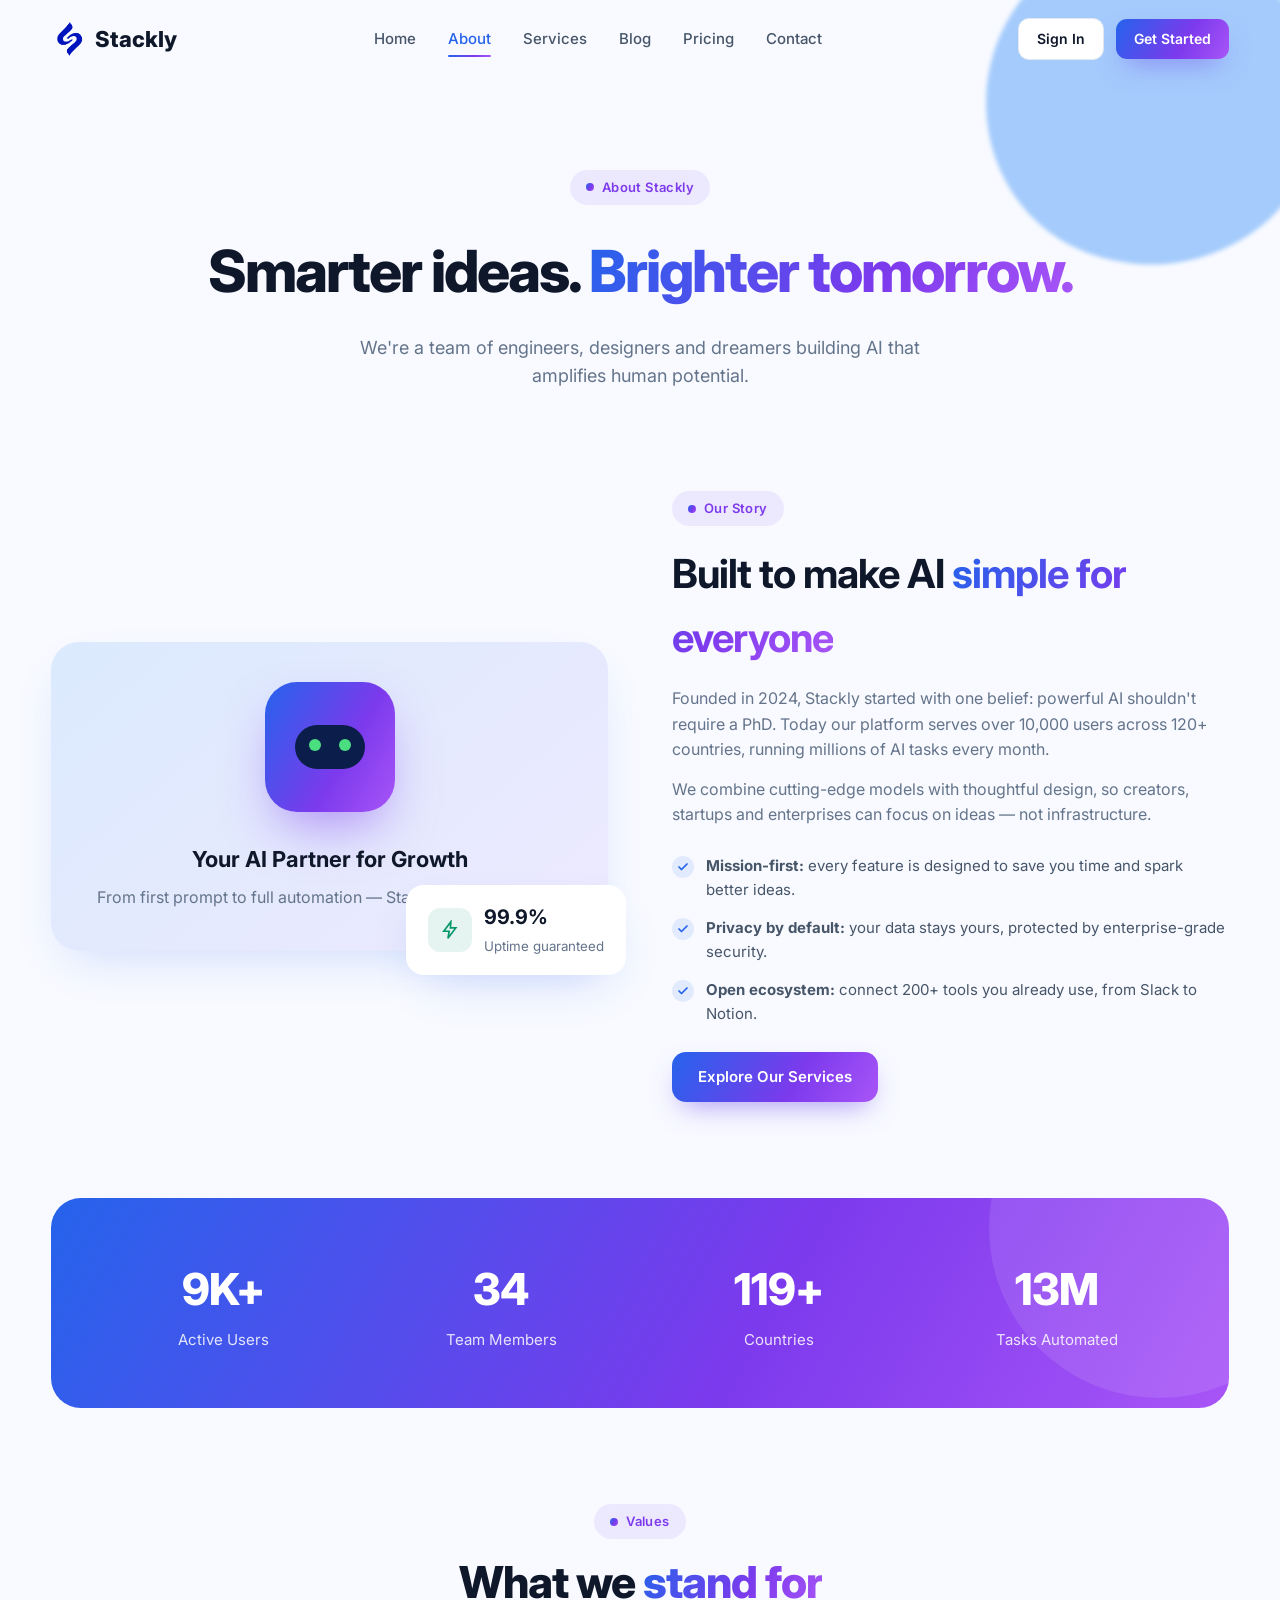
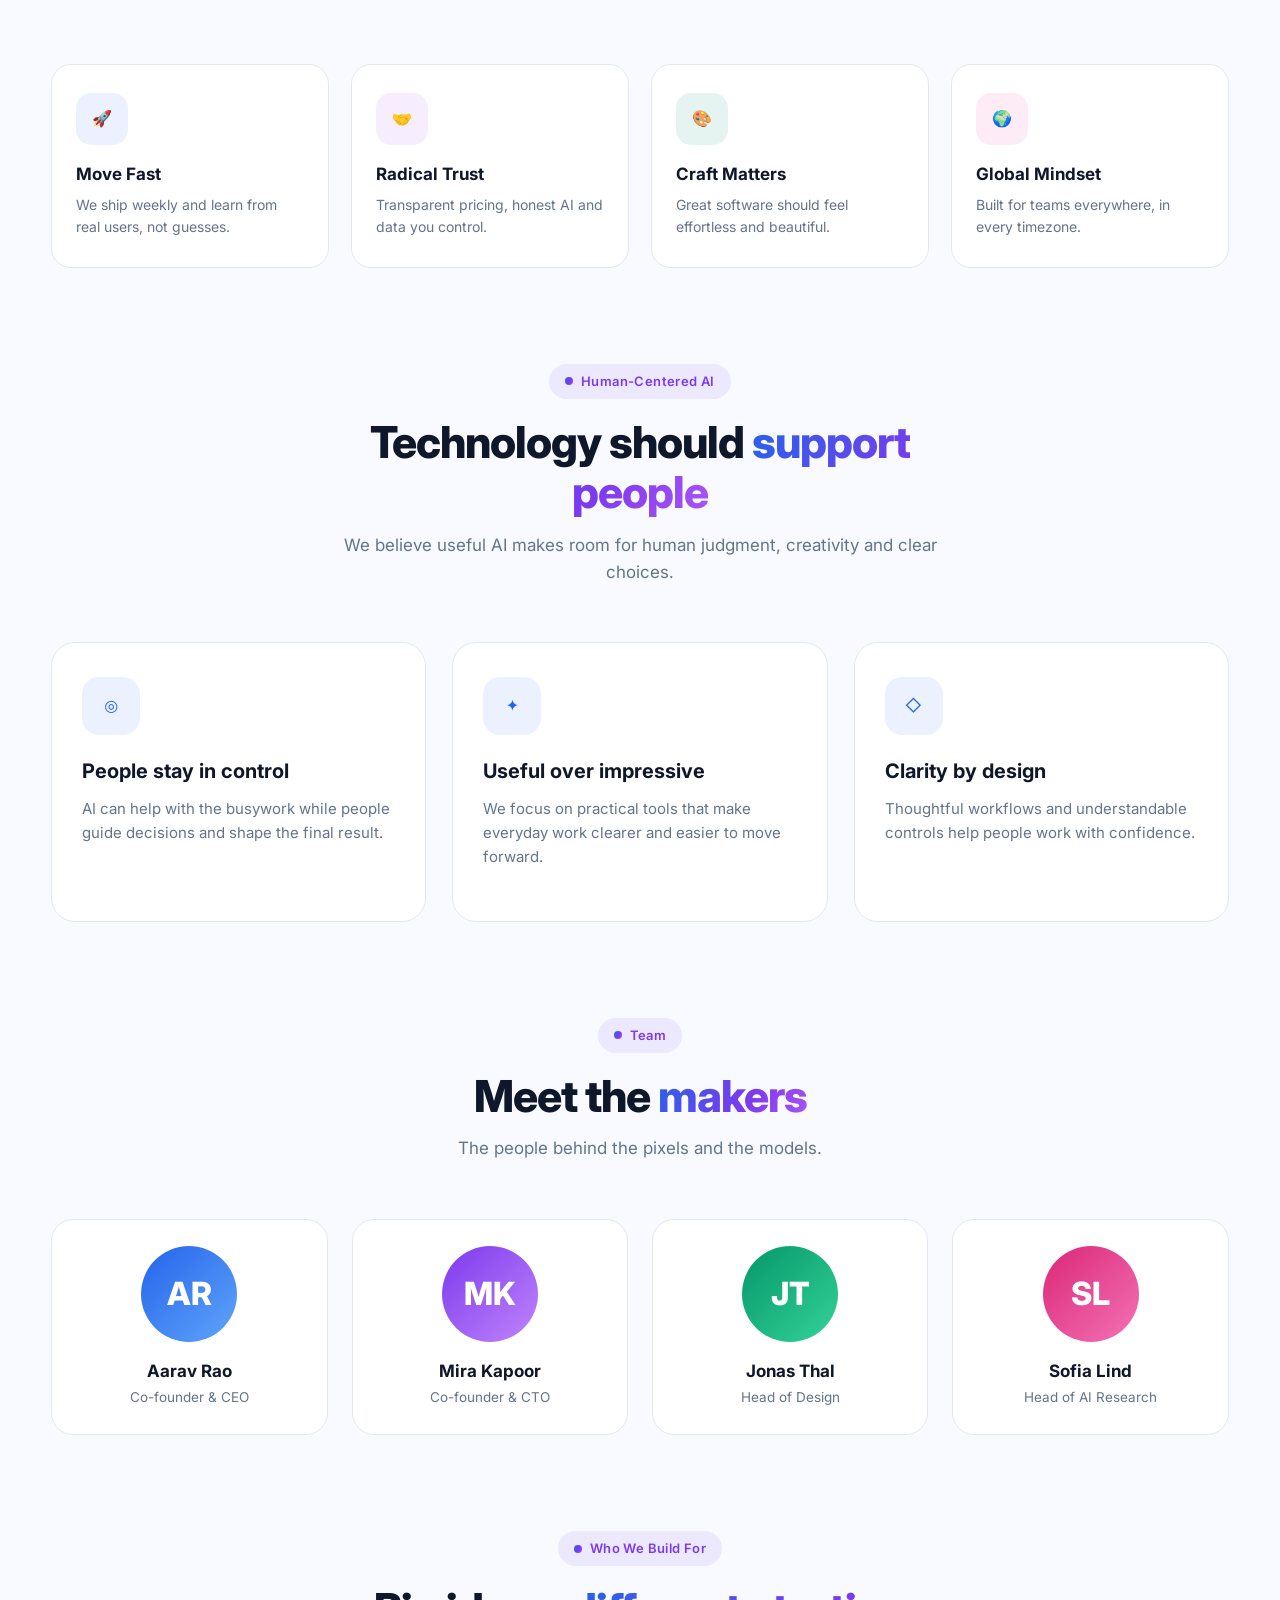
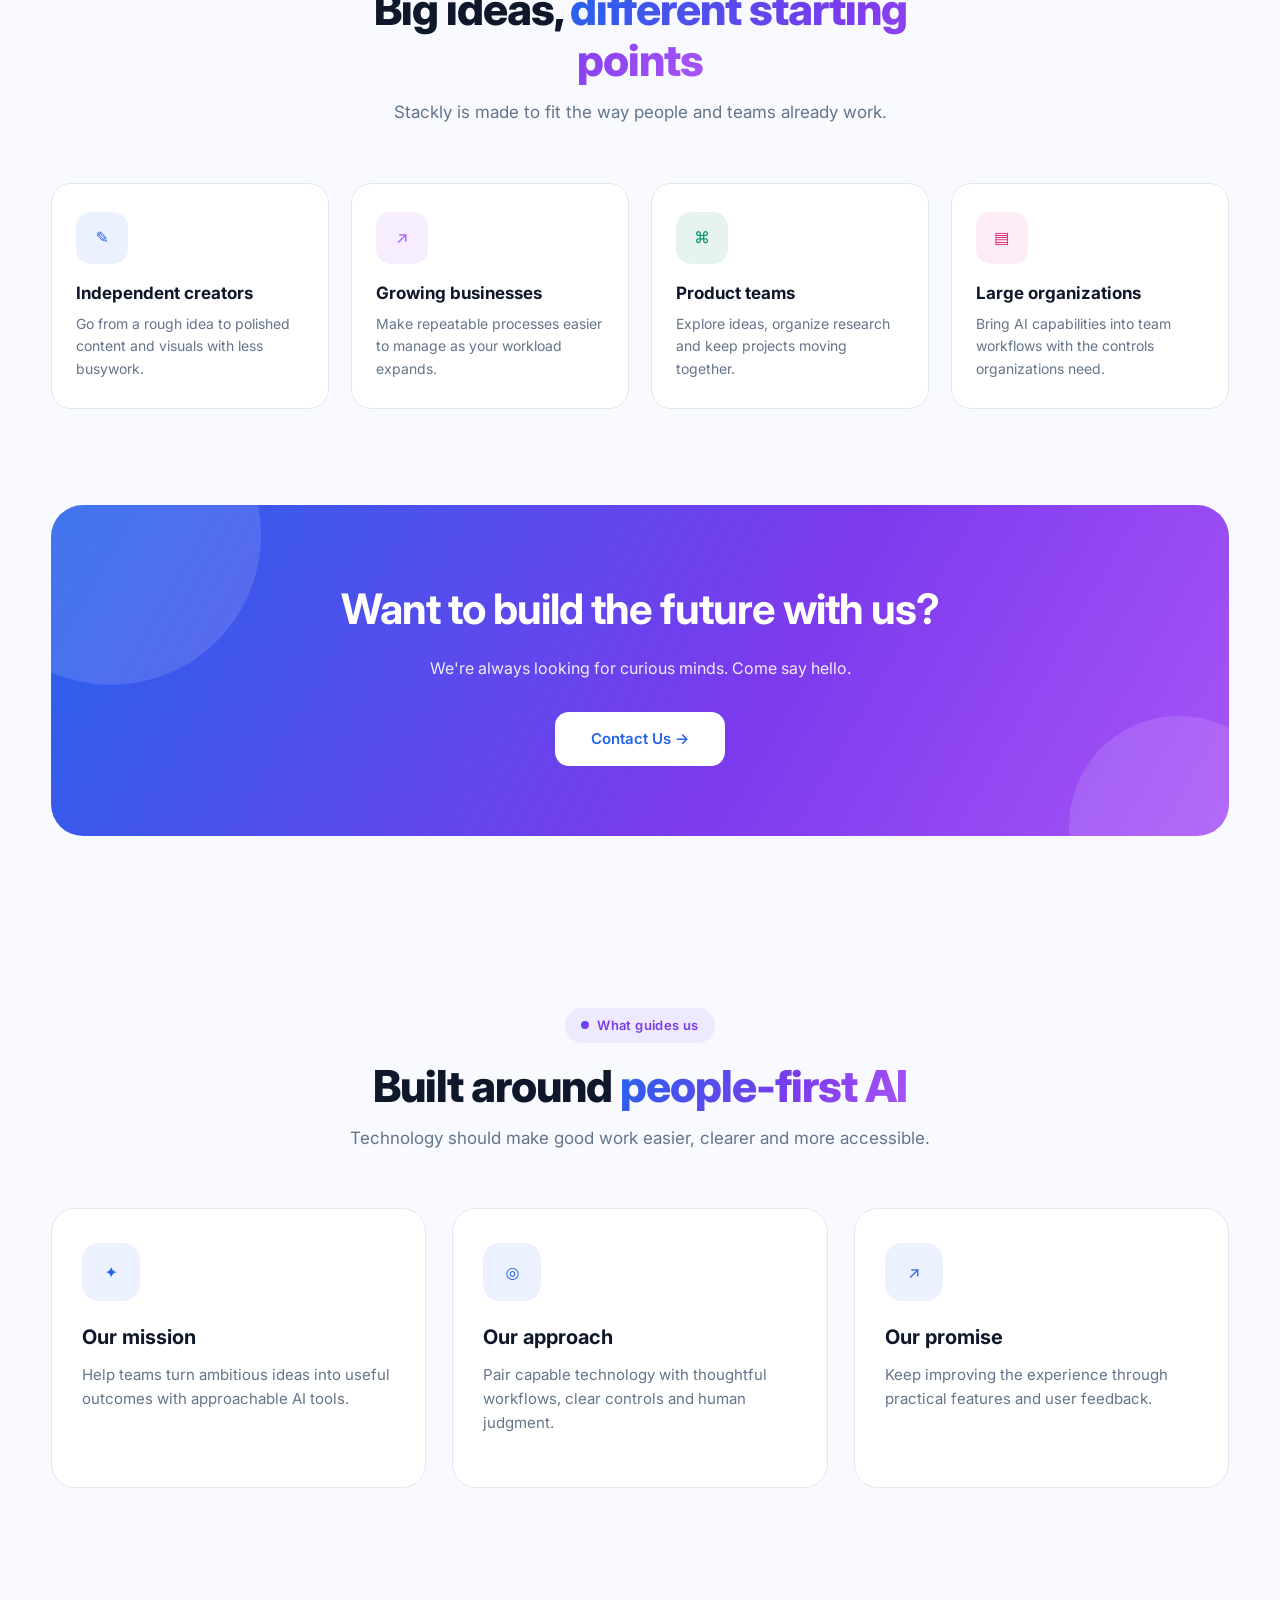
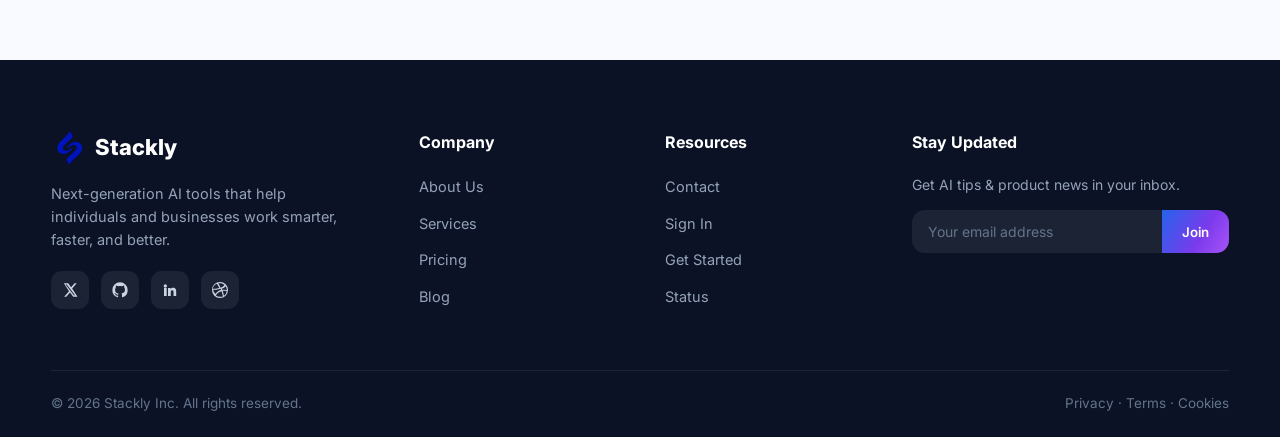
==== commit e32c547d: "Add files via upload" ====
--- a/about.html
+++ b/about.html
@@ -27,6 +27,7 @@
       <a href="blog.html">Blog</a>
       <a href="pricing.html">Pricing</a>
       <a href="contact.html">Contact</a>
+      <a href="login.html" class="mobile-signin">Sign In</a>
     </nav>
     <div class="nav-actions">
       <a href="login.html" class="btn btn-ghost btn-sm">Sign In</a>
@@ -99,6 +100,33 @@
 <section style="padding-top:0">
   <div class="container">
     <div class="sec-head" data-aos="fade-up">
+      <span class="eyebrow">Human-Centered AI</span>
+      <h2>Technology should <span class="grad-text">support people</span></h2>
+      <p>We believe useful AI makes room for human judgment, creativity and clear choices.</p>
+    </div>
+    <div class="svc-grid">
+      <article class="svc-card" data-aos="fade-up">
+        <span class="ico" aria-hidden="true">◎</span>
+        <h3>People stay in control</h3>
+        <p>AI can help with the busywork while people guide decisions and shape the final result.</p>
+      </article>
+      <article class="svc-card" data-aos="fade-up" data-aos-delay="100">
+        <span class="ico" aria-hidden="true">✦</span>
+        <h3>Useful over impressive</h3>
+        <p>We focus on practical tools that make everyday work clearer and easier to move forward.</p>
+      </article>
+      <article class="svc-card" data-aos="fade-up" data-aos-delay="200">
+        <span class="ico" aria-hidden="true">◇</span>
+        <h3>Clarity by design</h3>
+        <p>Thoughtful workflows and understandable controls help people work with confidence.</p>
+      </article>
+    </div>
+  </div>
+</section>
+
+<section style="padding-top:0">
+  <div class="container">
+    <div class="sec-head" data-aos="fade-up">
       <span class="eyebrow">Team</span>
       <h2>Meet the <span class="grad-text">makers</span></h2>
       <p>The people behind the pixels and the models.</p>
@@ -108,6 +136,38 @@
       <div class="team-card" data-aos="fade-up" data-aos-delay="100"><div class="photo" style="background:linear-gradient(135deg,#7c3aed,#c084fc)">MK</div><h4>Mira Kapoor</h4><p>Co-founder &amp; CTO</p></div>
       <div class="team-card" data-aos="fade-up" data-aos-delay="200"><div class="photo" style="background:linear-gradient(135deg,#059669,#34d399)">JT</div><h4>Jonas Thal</h4><p>Head of Design</p></div>
       <div class="team-card" data-aos="fade-up" data-aos-delay="300"><div class="photo" style="background:linear-gradient(135deg,#db2777,#f472b6)">SL</div><h4>Sofia Lind</h4><p>Head of AI Research</p></div>
+    </div>
+  </div>
+</section>
+
+<section style="padding-top:0">
+  <div class="container">
+    <div class="sec-head" data-aos="fade-up">
+      <span class="eyebrow">Who We Build For</span>
+      <h2>Big ideas, <span class="grad-text">different starting points</span></h2>
+      <p>Stackly is made to fit the way people and teams already work.</p>
+    </div>
+    <div class="mini-grid">
+      <article class="mini-card" data-aos="fade-up">
+        <span class="ico" aria-hidden="true">✎</span>
+        <h3>Independent creators</h3>
+        <p>Go from a rough idea to polished content and visuals with less busywork.</p>
+      </article>
+      <article class="mini-card" data-aos="fade-up" data-aos-delay="100">
+        <span class="ico" aria-hidden="true">↗</span>
+        <h3>Growing businesses</h3>
+        <p>Make repeatable processes easier to manage as your workload expands.</p>
+      </article>
+      <article class="mini-card" data-aos="fade-up" data-aos-delay="200">
+        <span class="ico" aria-hidden="true">⌘</span>
+        <h3>Product teams</h3>
+        <p>Explore ideas, organize research and keep projects moving together.</p>
+      </article>
+      <article class="mini-card" data-aos="fade-up" data-aos-delay="300">
+        <span class="ico" aria-hidden="true">▤</span>
+        <h3>Large organizations</h3>
+        <p>Bring AI capabilities into team workflows with the controls organizations need.</p>
+      </article>
     </div>
   </div>
 </section>
@@ -128,10 +188,10 @@
     <a href="index.html" class="brand"><img src="img/logo.png" alt="">Stackly</a>
     <p>Next-generation AI tools that help individuals and businesses work smarter, faster, and better.</p>
     <div class="socials">
-      <a href="contact.html" aria-label="X"><svg width="16" height="16" viewBox="0 0 24 24" fill="currentColor"><path d="M18.9 2H22l-6.8 7.8L23.2 22h-6.3l-4.9-6.4L6.4 22H3.2l7.3-8.3L2.8 2h6.4l4.4 5.9L18.9 2zm-1.1 18h1.7L7.1 3.9H5.3L17.8 20z"/></svg></a>
-      <a href="contact.html" aria-label="GitHub"><svg width="16" height="16" viewBox="0 0 24 24" fill="currentColor"><path d="M12 .5A11.5 11.5 0 0 0 .5 12a11.5 11.5 0 0 0 7.9 10.9c.6.1.8-.2.8-.5v-2c-3.2.7-3.9-1.4-3.9-1.4-.5-1.3-1.3-1.7-1.3-1.7-1-.7.1-.7.1-.7 1.2.1 1.8 1.2 1.8 1.2 1 1.8 2.8 1.3 3.4 1 .1-.8.4-1.3.7-1.6-2.6-.3-5.3-1.3-5.3-5.7 0-1.3.4-2.3 1.2-3.1-.1-.3-.5-1.5.1-3.1 0 0 1-.3 3.2 1.2a11 11 0 0 1 5.8 0C17.2 4.9 18.2 5.2 18.2 5.2c.6 1.6.2 2.8.1 3.1.8.8 1.2 1.8 1.2 3.1 0 4.4-2.7 5.4-5.3 5.7.4.4.8 1.1.8 2.2v3.2c0 .3.2.6.8.5A11.5 11.5 0 0 0 23.5 12 11.5 11.5 0 0 0 12 .5z"/></svg></a>
-      <a href="contact.html" aria-label="LinkedIn"><svg width="16" height="16" viewBox="0 0 24 24" fill="currentColor"><path d="M4.98 3.5a2.5 2.5 0 1 1 0 5 2.5 2.5 0 0 1 0-5zM3 9h4v12H3zM9 9h3.8v1.7h.1c.5-1 1.8-2 3.7-2 4 0 4.7 2.6 4.7 6V21h-4v-5.5c0-1.3 0-3-1.9-3s-2.2 1.4-2.2 2.9V21H9z"/></svg></a>
-      <a href="contact.html" aria-label="Dribbble"><svg width="16" height="16" viewBox="0 0 24 24" fill="currentColor"><path d="M12 0a12 12 0 1 0 0 24 12 12 0 0 0 0-24zm7.9 5.6a10.2 10.2 0 0 1 2.3 6.4c-.4-.1-3.7-.8-7-.3l-.6-1.5a10.5 10.5 0 0 0 6.3-4.6zM12 1.8c2.6 0 5 1 6.8 2.6a13 13 0 0 1-5.9 4.3A51 51 0 0 0 9.4 2a10 10 0 0 1 2.6-.2zM7.4 2.6a61 61 0 0 1 3.6 6.3c-4.5 1.2-8.5 1.2-9.9 1.2a10.3 10.3 0 0 1 6.3-7.5zM1.8 12v-.3c1.4 0 6.2.1 11.1-1.6l.8 1.7c-5.1 1.4-7.9 5.3-8.6 6.3A10.1 10.1 0 0 1 1.8 12zM12 22.2a10 10 0 0 1-6.1-2.1c.4-.7 2.5-4.3 8.3-6.1a42 42 0 0 1 2.2 7.7 10 10 0 0 1-4.4.5zm6-1.4c-.1-.7-.8-4-2-7.6 3.1-.5 5.9.3 6.2.4a10.2 10.2 0 0 1-4.2 7.2z"/></svg></a>
+      <a href="404.html" aria-label="X"><svg width="16" height="16" viewBox="0 0 24 24" fill="currentColor"><path d="M18.9 2H22l-6.8 7.8L23.2 22h-6.3l-4.9-6.4L6.4 22H3.2l7.3-8.3L2.8 2h6.4l4.4 5.9L18.9 2zm-1.1 18h1.7L7.1 3.9H5.3L17.8 20z"/></svg></a>
+      <a href="404.html" aria-label="GitHub"><svg width="16" height="16" viewBox="0 0 24 24" fill="currentColor"><path d="M12 .5A11.5 11.5 0 0 0 .5 12a11.5 11.5 0 0 0 7.9 10.9c.6.1.8-.2.8-.5v-2c-3.2.7-3.9-1.4-3.9-1.4-.5-1.3-1.3-1.7-1.3-1.7-1-.7.1-.7.1-.7 1.2.1 1.8 1.2 1.8 1.2 1 1.8 2.8 1.3 3.4 1 .1-.8.4-1.3.7-1.6-2.6-.3-5.3-1.3-5.3-5.7 0-1.3.4-2.3 1.2-3.1-.1-.3-.5-1.5.1-3.1 0 0 1-.3 3.2 1.2a11 11 0 0 1 5.8 0C17.2 4.9 18.2 5.2 18.2 5.2c.6 1.6.2 2.8.1 3.1.8.8 1.2 1.8 1.2 3.1 0 4.4-2.7 5.4-5.3 5.7.4.4.8 1.1.8 2.2v3.2c0 .3.2.6.8.5A11.5 11.5 0 0 0 23.5 12 11.5 11.5 0 0 0 12 .5z"/></svg></a>
+      <a href="404.html" aria-label="LinkedIn"><svg width="16" height="16" viewBox="0 0 24 24" fill="currentColor"><path d="M4.98 3.5a2.5 2.5 0 1 1 0 5 2.5 2.5 0 0 1 0-5zM3 9h4v12H3zM9 9h3.8v1.7h.1c.5-1 1.8-2 3.7-2 4 0 4.7 2.6 4.7 6V21h-4v-5.5c0-1.3 0-3-1.9-3s-2.2 1.4-2.2 2.9V21H9z"/></svg></a>
+      <a href="404.html" aria-label="Dribbble"><svg width="16" height="16" viewBox="0 0 24 24" fill="currentColor"><path d="M12 0a12 12 0 1 0 0 24 12 12 0 0 0 0-24zm7.9 5.6a10.2 10.2 0 0 1 2.3 6.4c-.4-.1-3.7-.8-7-.3l-.6-1.5a10.5 10.5 0 0 0 6.3-4.6zM12 1.8c2.6 0 5 1 6.8 2.6a13 13 0 0 1-5.9 4.3A51 51 0 0 0 9.4 2a10 10 0 0 1 2.6-.2zM7.4 2.6a61 61 0 0 1 3.6 6.3c-4.5 1.2-8.5 1.2-9.9 1.2a10.3 10.3 0 0 1 6.3-7.5zM1.8 12v-.3c1.4 0 6.2.1 11.1-1.6l.8 1.7c-5.1 1.4-7.9 5.3-8.6 6.3A10.1 10.1 0 0 1 1.8 12zM12 22.2a10 10 0 0 1-6.1-2.1c.4-.7 2.5-4.3 8.3-6.1a42 42 0 0 1 2.2 7.7 10 10 0 0 1-4.4.5zm6-1.4c-.1-.7-.8-4-2-7.6 3.1-.5 5.9.3 6.2.4a10.2 10.2 0 0 1-4.2 7.2z"/></svg></a>
     </div>
   </div>
   <div>
--- a/css/style.css
+++ b/css/style.css
@@ -1,3 +1,9 @@
+html,
+body {
+    width: 100% !important;
+    overflow-x: hidden !important;
+}
+
 :root{
   --blue:#2563eb; --blue-dark:#1d4ed8; --violet:#7c3aed; --purple:#a855f7;
   --ink:#0f172a; --slate:#475569; --muted:#64748b; --line:#e2e8f0;
@@ -41,6 +47,7 @@
 .brand{display:flex;align-items:center;gap:10px;font-size:22px;font-weight:800}
 .brand img{width:34px;height:34px}
 .nav-links{display:flex;gap:32px;align-items:center}
+.mobile-signin{display:none}
 .nav-links a{font-size:15px;font-weight:500;color:var(--slate);position:relative;padding:4px 0;transition:.25s}
 .nav-links a::after{content:"";position:absolute;left:0;bottom:-2px;width:0;height:2.5px;border-radius:2px;background:var(--grad);transition:.3s}
 .nav-links a:hover,.nav-links a.active{color:var(--blue)}
@@ -270,6 +277,8 @@
 
 /* ---------- AUTH ---------- */
 .auth-wrap{min-height:100vh;display:grid;grid-template-columns:1fr 1fr}
+body.login-page .auth-wrap{padding:0}
+body.login-page .auth-form-side{padding-top:0;padding-bottom:0}
 .auth-side{background:var(--grad);color:#fff;padding:60px;display:flex;flex-direction:column;justify-content:center;position:relative;overflow:hidden}
 .auth-side::before{content:"";position:absolute;width:420px;height:420px;border-radius:50%;background:rgba(255,255,255,.1);bottom:-160px;right:-140px}
 .auth-side h2{font-size:36px;letter-spacing:-1px;margin:22px 0 14px;position:relative;z-index:1}
@@ -279,6 +288,7 @@
 .auth-points .ck{width:26px;height:26px;flex:none;border-radius:50%;background:rgba(255,255,255,.18);display:flex;align-items:center;justify-content:center}
 .auth-form-side{display:flex;align-items:center;justify-content:center;padding:50px 30px}
 .auth-card{width:min(430px,100%)}
+.login-home-link{margin-bottom:20px}
 .auth-card h1{font-size:30px;letter-spacing:-1px;margin:26px 0 8px}
 .auth-card>p{color:var(--muted);font-size:15px;margin-bottom:28px}
 .role-tabs{display:grid;grid-template-columns:1fr 1fr;background:#eef2ff;border-radius:14px;padding:5px;margin-bottom:24px}
@@ -291,13 +301,14 @@
 
 /* ---------- DASHBOARDS ---------- */
 .dash{display:grid;grid-template-columns:250px 1fr;min-height:100vh}
-.sidebar{background:#0b1226;color:#cbd5e1;padding:26px 18px;display:flex;flex-direction:column;position:sticky;top:0;height:100vh}
+.sidebar{background:#0b1226;color:#cbd5e1;padding:26px 18px;display:flex;flex-direction:column;position:sticky;top:0;height:100vh;overflow-y:auto;overscroll-behavior:contain}
 .sidebar .brand{color:#fff;margin-bottom:34px;padding:0 8px}
 .side-label{font-size:11px;letter-spacing:2px;text-transform:uppercase;color:#475569;margin:18px 10px 10px}
 .side-link{display:flex;align-items:center;gap:12px;padding:12px 14px;border-radius:12px;font-size:14.5px;color:#94a3b8;transition:.25s;margin-bottom:4px;width:100%;text-align:left}
 .side-link:hover,.side-link.active{background:rgba(255,255,255,.07);color:#fff}
 .side-link.active{background:var(--grad);color:#fff}
 .dash-main{padding:30px 36px;background:var(--bg)}
+.dash-main .dash-view{padding:0}
 .dash-top{display:flex;justify-content:space-between;align-items:center;gap:20px;margin-bottom:30px;flex-wrap:wrap}
 .dash-top h1{font-size:26px;letter-spacing:-.5px}
 .dash-top p{color:var(--muted);font-size:14px}
@@ -384,11 +395,17 @@
 }
 @media(max-width:720px){
   section{padding:70px 0}
+  header.scrolled{backdrop-filter:none}
+  /* Keep the menu control pinned to the right edge at narrow widths. */
+  .nav{gap:0}
   .nav-links{position:fixed;inset:0;background:rgba(255,255,255,.97);backdrop-filter:blur(14px);flex-direction:column;
     justify-content:center;gap:30px;font-size:20px;transform:translateX(100%);transition:.4s;z-index:1001}
   .nav-links.open{transform:translateX(0)}
+  .nav-links .mobile-signin{display:inline-flex;align-items:center;justify-content:center;padding:12px 28px;border-radius:12px;background:var(--grad);color:#fff;font-size:16px;font-weight:600}
+  .nav-links .mobile-signin::after{display:none}
+  .nav-actions{margin-left:auto;flex-shrink:0}
   .hamburger{display:flex}
-  .nav-actions .btn-ghost{display:none}
+  .nav-actions .btn-ghost,.nav-actions .btn-primary{display:none}
   .svc-grid,.blog-grid,.price-grid,.mini-grid,.team-grid,.form-row,.stats-band,.stat-cards{grid-template-columns:1fr}
   .foot-grid{grid-template-columns:1fr}
   .hero{padding-top:130px}
@@ -396,9 +413,16 @@
   .float-card,.robot-badge{position:static;animation:none;width:100%}
   .fc-tiles{grid-template-columns:repeat(2,1fr)}
   .dash{grid-template-columns:1fr}
-  .sidebar{position:fixed;z-index:1002;transform:translateX(-100%);transition:.35s;width:250px}
+  .sidebar{position:fixed;top:0;bottom:0;height:100dvh;z-index:1002;transform:translateX(-100%);transition:.35s;width:250px;overflow-y:auto;-webkit-overflow-scrolling:touch}
   .sidebar.open{transform:translateX(0)}
-  .dash-main{padding:22px 18px}
+  .dash-main{padding:22px 18px;min-width:0;width:100%}
+  .dash-top{align-items:flex-start;gap:16px;width:100%}
+  .dash-top > div:first-child{width:100%;min-width:0}
+  .dash-top > div:first-child > div{flex:1;min-width:0}
+  .dash-top h1{font-size:20px;line-height:1.25;overflow-wrap:anywhere}
+  .dash-user{display:none}
+  .dash-user > div{min-width:0}
+  .dash-user small{display:block;overflow:hidden;text-overflow:ellipsis;white-space:nowrap}
   .menu-btn{display:inline-flex!important}
   .cta-band{padding:50px 26px}
 }
